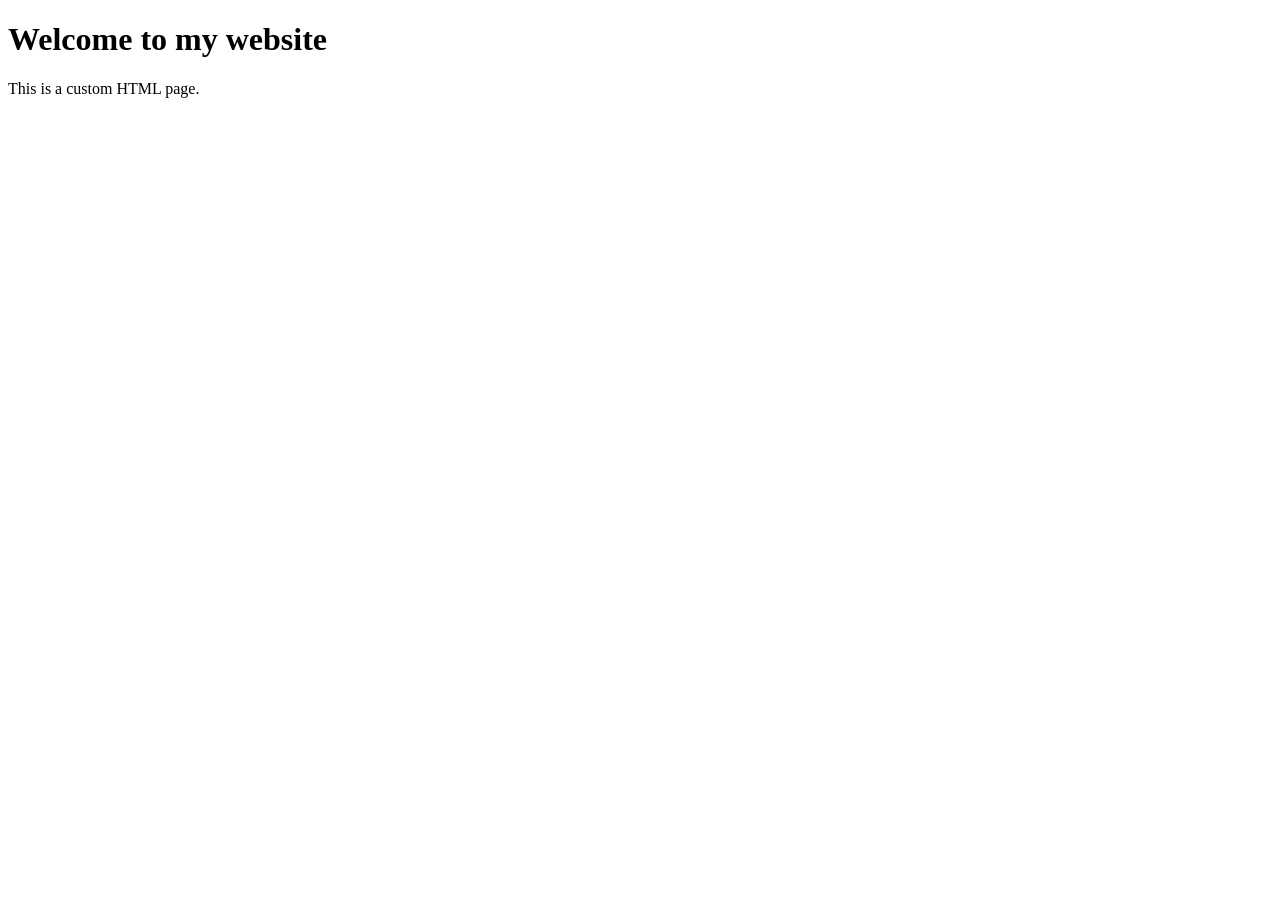
==== index.html @ 55ff432c "Create index.html" ====
<!DOCTYPE html>
<html>
<head>
  <title>My Website</title>
  <link rel="stylesheet" href="style.css">
</head>
<body>
  <h1>Welcome to my website</h1>
  <p>This is a custom HTML page.</p>
</body>
</html>
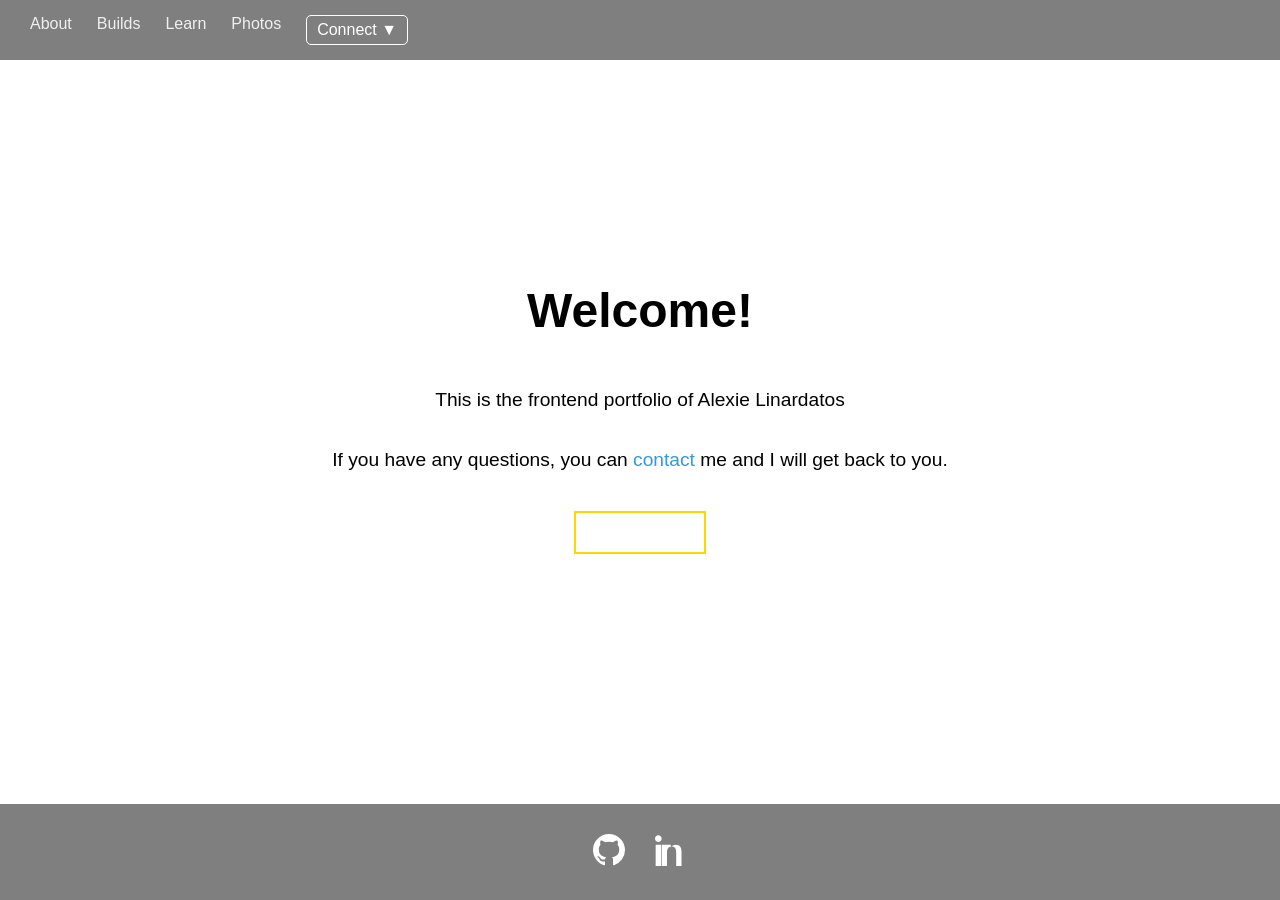
==== commit fcfd6482: "started a website" ====
--- a/index.html
+++ b/index.html
@@ -1,11 +1,70 @@
 <!DOCTYPE html>
-<html>
+<html lang="en">
+
+
 <head>
-  <title>My Website</title>
+  <meta charset="UTF-8">
+  <title>Atwell Clone</title>
   <link rel="stylesheet" href="style.css">
 </head>
+
 <body>
-  <h1>Welcome to my website</h1>
-  <p>This is a custom HTML page.</p>
+
+  <video class="intro-video" autoplay muted loop playsinline>
+    <source src="videos/background.mp4" type="video/mp4" />
+    Your browser does not support the video tag.
+  </video>
+
+   <div class="page-wrapper">
+  <nav>
+   
+    <div class="nav-links">
+      <a href="about.html">About</a>
+      <a href="#">Builds</a>
+      <a href="#">Learn</a>
+      <a href="#">Photos</a>
+      <div class="dropdown">Connect ▼</div>
+    </div>
+  </nav>
+
+  <div class="hero">
+    <h1>Welcome!</h1>
+    <p>This is the frontend portfolio of Alexie Linardatos </p>
+    <p>If you have any questions, you can <a href="#">contact</a> me and I will get back to you.</p>
+    <div><button class="enter-btn">Enter site →</button></div>
+  </div>
+<footer class="social-footer">
+  <a href="https://github.com/AlexieLinardatos" target="_blank" aria-label="GitHub">
+    <!-- GitHub SVG -->
+    <svg height="32" viewBox="0 0 16 16" fill="white" xmlns="http://www.w3.org/2000/svg">
+      <path d="M8 0C3.58 0 0 3.58 0 8c0 3.54 2.29 
+        6.53 5.47 7.59.4.07.55-.17.55-.38 
+        0-.19-.01-.82-.01-1.49-2.01.37-2.53-.49-2.69-.94-.09-.23-.48-.94-.82-1.13
+        -.28-.15-.68-.52-.01-.53.63-.01 1.08.58 1.23.82.72 1.21 
+        1.87.87 2.33.66.07-.52.28-.87.51-1.07-1.78-.2-3.64-.89-3.64-3.95 
+        0-.87.31-1.59.82-2.15-.08-.2-.36-1.02.08-2.12 
+        0 0 .67-.21 2.2.82.64-.18 1.32-.27 
+        2-.27s1.36.09 2 .27c1.53-1.04 
+        2.2-.82 2.2-.82.44 1.1.16 1.92.08 
+        2.12.51.56.82 1.27.82 2.15 
+        0 3.07-1.87 3.75-3.65 3.95.29.25.54.73.54 
+        1.48 0 1.07-.01 1.93-.01 2.2 0 
+        .21.15.46.55.38A8.013 8.013 0 0 0 16 8c0-4.42-3.58-8-8-8z"/>
+    </svg>
+  </a>
+  <a href="https://linkedin.com/in/alexie-linardatos/" target="_blank" aria-label="LinkedIn">
+    <!-- LinkedIn SVG -->
+    <svg height="32" viewBox="0 0 24 24" fill="white" xmlns="http://www.w3.org/2000/svg">
+      <path d="M4.98 3.5C4.98 4.88 3.87 6 2.5 6S0 
+        4.88 0 3.5 1.12 1 2.5 1 4.98 2.12 
+        4.98 3.5zM.5 8h4V24h-4V8zm7.5 
+        0h3.8v2.2h.1c.5-.9 1.7-2.2 3.5-2.2 
+        3.8 0 4.5 2.5 4.5 5.8V24h-4V14.5c0-2.3-.1-5.2-3.2-5.2
+        -3.2 0-3.7 2.5-3.7 5V24h-4V8z"/>
+    </svg>
+  </a>
+</footer>
+</div>
 </body>
+
 </html>
--- a/style.css
+++ b/style.css
@@ -0,0 +1,217 @@
+
+   html, body {
+        margin: 0;
+        padding: 0;
+        height: 100%;
+        font-family: 'Segoe UI', Tahoma, Geneva, Verdana, sans-serif;
+    }
+
+    .intro-video {
+        position: fixed;
+        top: 0;
+        left: 0;
+        width: 100%;
+        height: 100%;
+        object-fit: cover;
+        object-position: center center; /* this centers the video */
+        z-index: -1;
+        opacity: 0.65;
+    }
+
+
+
+    nav {
+      display: flex;
+      justify-content: space-between;
+      align-items: center;
+      padding: 15px 30px;
+      background: rgba(0, 0, 0, 0.5);
+    }
+
+    .logo {
+      font-size: 2rem;
+      font-weight: bold;
+    }
+
+    .logo span {
+      color: #3498db;
+    }
+
+    .nav-links {
+      display: flex;
+      gap: 25px;
+    }
+
+    .nav-links a {
+      color: #f0f0f0;
+      text-decoration: none;
+      font-weight: 500;
+    }
+
+    .dropdown {
+      border: 1px solid white;
+      border-radius: 5px;
+      padding: 5px 10px;
+      cursor: pointer;
+      background-color: transparent;
+      color: white;
+    }
+
+    .hero {
+        flex: 1;
+        display: flex;
+        flex-direction: column;
+        align-items: center;
+        justify-content: center;
+        text-align: center;
+        padding: 20px;
+    }
+
+
+    .hero h1 {
+      font-size: 3rem;
+    }
+
+    .hero p {
+      font-size: 1.2rem;
+      color: #000000;
+    }
+
+    .hero a {
+      color: #3498db;
+      text-decoration: none;
+    }
+
+    .enter-btn {
+      display: inline-block;
+      margin-top: 20px;
+      padding: 12px 25px;
+      border: 2px solid gold;
+      background-color: transparent;
+      color: white;
+      font-weight: bold;
+      cursor: pointer;
+    }
+
+    .enter-btn:hover {
+      background-color: gold;
+      color: black;
+    }
+
+    .about {
+    display: flex;
+    justify-content: center;
+    align-items: center;
+    padding: 80px 20px;
+    color: white;
+    min-height: 100vh;
+    background-color: #111; /* fallback if no video */
+    }
+
+    .about-container {
+    max-width: 800px;
+    text-align: center;
+    }
+
+    .page-wrapper {
+        display: flex;
+        flex-direction: column;
+        min-height: 100vh;
+    }
+
+    .about h1 {
+    font-size: 3rem;
+    margin-bottom: 20px;
+    }
+
+    .about p {
+    font-size: 1.2rem;
+    line-height: 1.6;
+    color: #ccc;
+    }
+
+    .social-footer {
+        display: flex;
+        justify-content: center;
+        gap: 30px;
+        padding: 30px 0;
+        background-color: rgba(0, 0, 0, 0.5); /* 50% transparent black */
+        z-index: 1;
+    }
+
+    
+    .social-footer svg {
+        width: 32px;
+        height: 32px;
+        fill: white;
+        transition: transform 0.2s ease;
+    }
+
+    .social-footer a:hover svg {
+        transform: scale(1.2);
+        fill: #3498db;
+    }
+
+
+ /*  about me page */ 
+
+ nav {
+  position: absolute;
+  top: 0;
+  left: 0;
+  right: 0;
+  z-index: 100;
+}
+
+    .about-section {
+  background-color: #daeaf6;
+  padding: 0;
+  margin: 0;
+}
+
+.about-img {
+  width: 100vw;
+  height: auto;
+  display: block;
+  object-fit: cover;
+  border-radius: 0;
+  box-shadow: none;
+  margin: 0;
+}
+
+.about-text {
+
+  transform: translateY(40px);
+  transition: opacity 0.6s ease-out, transform 0.6s ease-out;
+  padding: 60px 20px;
+  max-width: 800px;
+  margin: 0 auto;
+  text-align: center;
+  color: #1a1a1a;
+  font-size: 1.1rem;
+  line-height: 1.6;
+}
+
+.about-text h2 {
+  font-size: 2.5rem;
+  margin-bottom: 20px;
+  color: #0a3d62;
+}
+
+.about-section img {
+    width: 100%;
+    height: auto;
+    object-fit: cover;
+    margin: 0;
+    background-color: #daeaf6; /* pastel blue */
+}
+
+  body, .about-section {
+  margin: 0;
+  padding: 0;
+}
+
+    .about-text.visible {
+        opacity: 1;
+        transform: translateY(0);
+    }
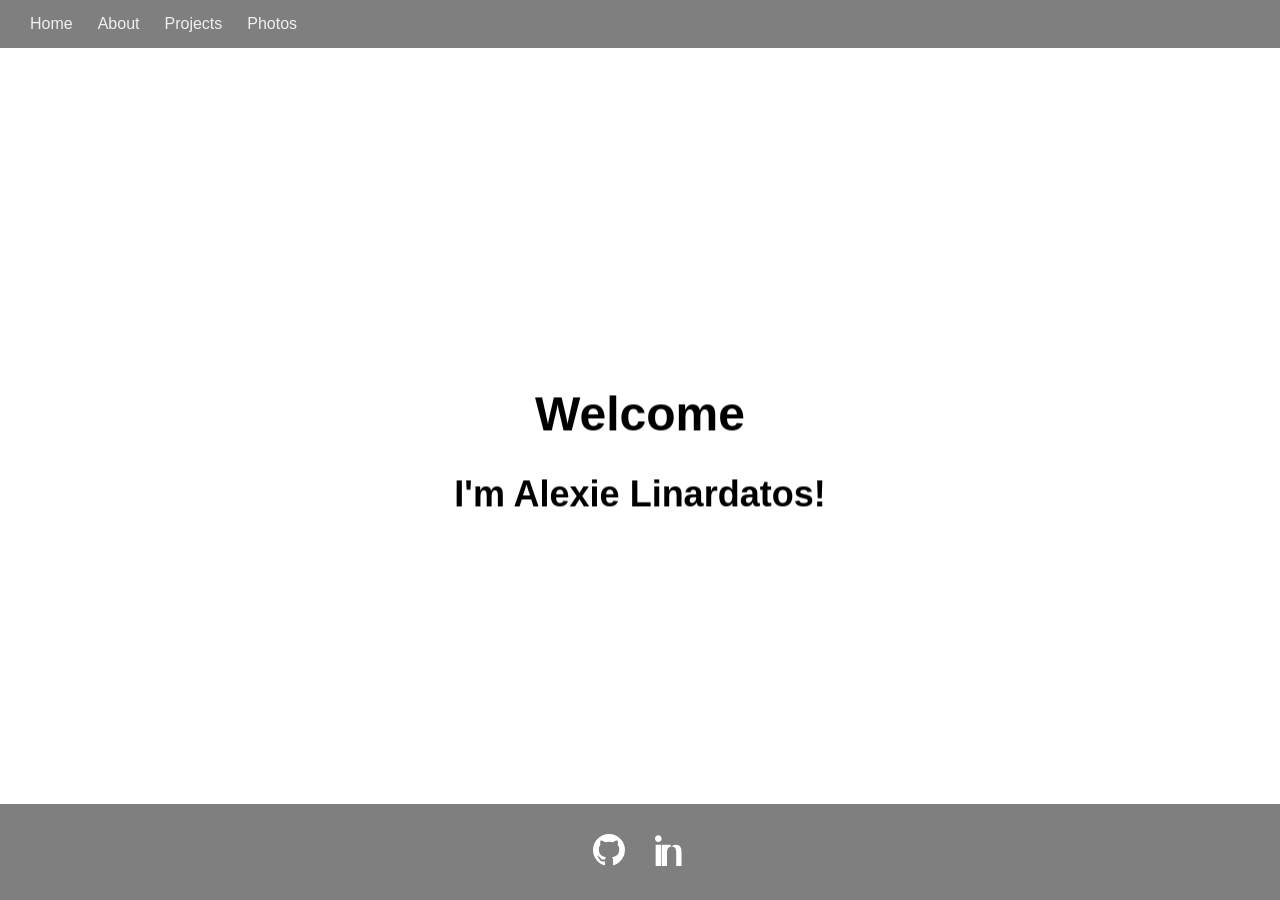
==== commit 319c2038: "added about me and project page" ====
--- a/index.html
+++ b/index.html
@@ -16,23 +16,22 @@
   </video>
 
    <div class="page-wrapper">
-  <nav>
-   
+ <nav>
     <div class="nav-links">
+      <a href="index.html">Home</a>
       <a href="about.html">About</a>
-      <a href="#">Builds</a>
-      <a href="#">Learn</a>
+      <a href="project.html">Projects</a>
       <a href="#">Photos</a>
-      <div class="dropdown">Connect ▼</div>
     </div>
-  </nav>
+  </nav> 
 
-  <div class="hero">
-    <h1>Welcome!</h1>
-    <p>This is the frontend portfolio of Alexie Linardatos </p>
-    <p>If you have any questions, you can <a href="#">contact</a> me and I will get back to you.</p>
-    <div><button class="enter-btn">Enter site →</button></div>
-  </div>
+ 
+   <div class="center-band">
+      <h1>Welcome</h1>
+      <h2>I'm Alexie Linardatos!</h2>
+    </div>
+
+
 <footer class="social-footer">
   <a href="https://github.com/AlexieLinardatos" target="_blank" aria-label="GitHub">
     <!-- GitHub SVG -->
--- a/style.css
+++ b/style.css
@@ -1,5 +1,7 @@
 
-   html, body {
+  
+  /* --- main page --- */
+  html, body {
         margin: 0;
         padding: 0;
         height: 100%;
@@ -67,6 +69,22 @@
         padding: 20px;
     }
 
+    .hero-banner {
+        position: relative;
+        height: 100vh;
+        background: url('images/your-background.jpg') no-repeat center center/cover;
+        display: flex;
+        align-items: center;
+        justify-content: center;
+        text-align: center;
+    }
+
+    .hero-overlay h1,
+    .hero-overlay h2,
+    .hero-overlay p {
+    margin: 10px 0;
+    color: #f1eded; /* You can change to white or dark based on contrast */
+    }
 
     .hero h1 {
       font-size: 3rem;
@@ -98,6 +116,22 @@
       color: black;
     }
 
+    .center-band {
+  position: fixed; /* or absolute if you want it to scroll */
+  top: 50%;
+  left: 0;
+  width: 100%;
+  transform: translateY(-50%);
+  background-color: rgba(255, 255, 255, 0.3); /* semi-transparent white */
+  text-align: center;
+  padding: 8px 0;
+  z-index: 10;
+  font-size:  1.5rem;
+  font-weight: bold;
+  color: #000; /* use #fff if your background is dark */
+  backdrop-filter: blur(8px); /* optional: softens background behind */
+}
+
     .about {
     display: flex;
     justify-content: center;
@@ -140,20 +174,22 @@
     }
 
     
-    .social-footer svg {
-        width: 32px;
-        height: 32px;
-        fill: white;
-        transition: transform 0.2s ease;
-    }
-
-    .social-footer a:hover svg {
-        transform: scale(1.2);
-        fill: #3498db;
-    }
-
-
- /*  about me page */ 
+    .social-footer {
+  position: fixed;
+  bottom: 0;
+  left: 0;
+  width: 100%;
+  display: flex;
+  justify-content: center;
+  gap: 30px;
+  padding: 20px 0;
+  background-color: rgba(0, 0, 0, 0.5); /* semi-transparent black */
+  z-index: 10;
+  backdrop-filter: blur(6px);
+}
+
+
+ /* --- about me page --- */ 
 
  nav {
   position: absolute;
@@ -163,27 +199,68 @@
   z-index: 100;
 }
 
-    .about-section {
+.about-section {
   background-color: #daeaf6;
   padding: 0;
   margin: 0;
 }
 
-.about-img {
-  width: 100vw;
-  height: auto;
+.img-rowing {
+  width: 100%;
+  max-height: 500px;
+  object-fit: cover;
   display: block;
+  margin: 0 auto;
+}
+.img-friends {
+  width: 100%;
+  max-height: 500px;
   object-fit: cover;
-  border-radius: 0;
-  box-shadow: none;
-  margin: 0;
-}
-
+  display: block;
+  margin: 0 auto;
+}
+.image-fade {
+  position: relative;
+  width: 100%;
+  overflow: hidden;
+}
+.image-fade img {
+  width: 100%;
+  max-height: 500px; /* or adjust as needed */
+  object-fit: cover;
+  display: block;
+  position: relative;
+  z-index: 0;
+}
+
+.image-fade::before {
+  content: "";
+  position: absolute;
+  top: 0;
+  left: 0;
+  width: 100%;
+  height: 100px;
+  background: linear-gradient(to bottom, #daeaf6, rgba(218, 234, 246, 0));
+  z-index: 1;
+  pointer-events: none;
+}
+
+.image-fade::after {
+  content: "";
+  position: absolute;
+  bottom: 0;
+  left: 0;
+  width: 100%;
+  height: 100px;
+  background: linear-gradient(to top, #daeaf6, rgba(218, 234, 246, 0));
+  z-index: 1;
+  pointer-events: none;
+}
 .about-text {
 
   transform: translateY(40px);
   transition: opacity 0.6s ease-out, transform 0.6s ease-out;
-  padding: 60px 20px;
+  padding: 60px 20px 160px;
   max-width: 800px;
   margin: 0 auto;
   text-align: center;
@@ -215,3 +292,79 @@
         opacity: 1;
         transform: translateY(0);
     }
+
+
+    /* ------- projects page ----*/
+
+    body {
+      font-family: 'Inter', sans-serif;
+      margin: 0;
+      padding: 0;
+    }
+
+    .section-title {
+      text-align: center;
+      font-size: 2.5rem;
+      color: #0a3d62;
+      margin: 60px 0 20px;
+    }
+
+    .project-grid {
+      display: flex;
+      flex-wrap: wrap;
+      justify-content: center;
+      gap: 30px;
+      padding: 30px;
+    }
+
+    .project-card {
+      background-color: #e8f1fb;
+      border-radius: 12px;
+      padding: 20px;
+      width: 300px;
+      cursor: pointer;
+      box-shadow: 0 4px 10px rgba(0,0,0,0.1);
+      transition: transform 0.3s ease, box-shadow 0.3s ease;
+      overflow: hidden;
+    }
+
+    .project-card:hover {
+      transform: translateY(-5px);
+      box-shadow: 0 8px 16px rgba(0,0,0,0.15);
+    }
+
+    .project-title {
+      font-weight: 700;
+      margin-bottom: 10px;
+      font-size: 1.1rem;
+    }
+
+    .project-details {
+      display: none;
+      margin-top: 10px;
+      font-size: 0.95rem;
+    }
+
+    .project-card.expanded .project-details {
+      display: block;
+    }
+
+    .project-card img {
+      width: 100%;
+      height: 160px;
+      object-fit: cover;
+      border-radius: 8px;
+      margin-bottom: 10px;
+    }
+
+    .social-footer {
+      display: flex;
+      justify-content: center;
+      gap: 30px;
+      padding: 30px 0;
+      background-color: rgba(0, 0, 0, 0.5);
+      position: fixed;
+      bottom: 0;
+      left: 0;
+      width: 100%;
+    }
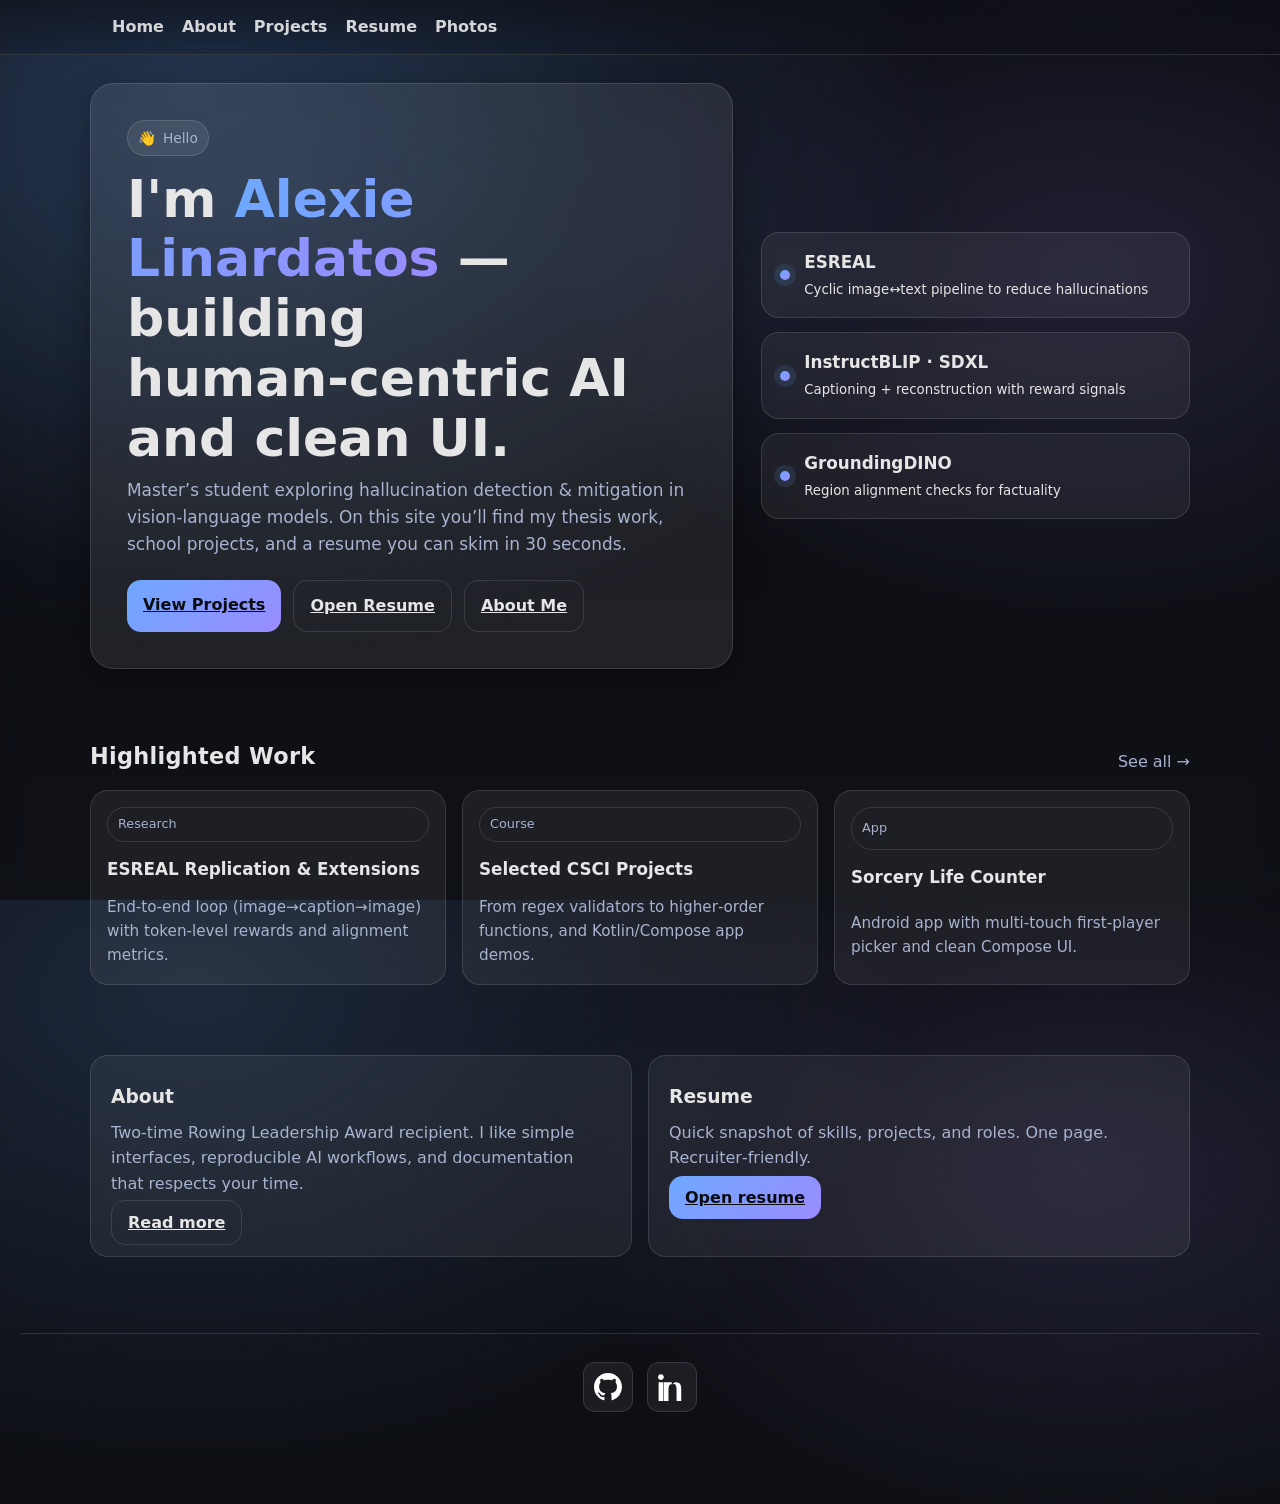
==== commit cc2e6554: "added a theme" ====
--- a/index.html
+++ b/index.html
@@ -1,69 +1,217 @@
 <!DOCTYPE html>
 <html lang="en">
-
-
 <head>
-  <meta charset="UTF-8">
-  <title>Atwell Clone</title>
-  <link rel="stylesheet" href="style.css">
+  <meta charset="UTF-8" />
+  <meta name="viewport" content="width=device-width, initial-scale=1" />
+  <title>Alexie Linardatos — Home</title>
+  <!-- Single‑file demo: inline CSS so you can paste into index.html. 
+       If you prefer external CSS, move everything inside <style> to style.css. -->
+  <style>
+    /* ---------- Base & Theme ---------- */
+    :root{
+      --bg: #0b0c10;
+      --fg: #e6e6e6;
+      --muted: #a8b3cf;
+      --brand: #6ea8ff;
+      --brand-2: #9a8cff;
+      --card: rgba(255,255,255,.06);
+      --glass: rgba(255,255,255,.08);
+      --stroke: rgba(255,255,255,.12);
+      --shadow: 0 10px 30px rgba(0,0,0,.35);
+      --radius-2xl: 24px;
+    }
+    *{box-sizing:border-box}
+    html,body{height:100%}
+    html{scroll-behavior:smooth}
+    body{
+      margin:0;
+      color:var(--fg);
+      background: radial-gradient(1200px 800px at 15% 10%, rgba(110,168,255,.18), transparent 60%),
+                  radial-gradient(900px 600px at 85% 30%, rgba(154,140,255,.14), transparent 60%),
+                  linear-gradient(180deg, #0b0c10 0%, #0f1117 100%);
+      font-family: system-ui, -apple-system, Segoe UI, Roboto, Inter, Helvetica, Arial, sans-serif;
+      line-height:1.6;
+      -webkit-font-smoothing: antialiased;
+      -moz-osx-font-smoothing: grayscale;
+    }
+
+    /* ---------- Background Video ---------- */
+    .intro-video{ 
+      position:fixed; inset:0; width:100%; height:100%; object-fit:cover; z-index:-2; filter:brightness(.4) saturate(1.2); 
+    }
+    .bg-overlay{ position:fixed; inset:0; z-index:-1; backdrop-filter: blur(10px); background: radial-gradient(1200px 800px at 20% 20%, rgba(110,168,255,.12), transparent 60%) }
+    @media (prefers-reduced-motion: reduce){ .intro-video{ display:none } }
+
+    /* ---------- Layout Wrappers ---------- */
+    .page-wrapper{ min-height:100dvh; display:flex; flex-direction:column }
+    main{ flex:1; display:grid; place-items:stretch; gap:48px; padding:28px 20px 64px }
+    .container{ width:min(1100px, 92vw); margin-inline:auto }
+
+    /* ---------- Header (kept as-is structurally) ---------- */
+    nav{ position:sticky; top:0; z-index:10; backdrop-filter:saturate(1.2) blur(8px); background:linear-gradient(180deg, rgba(15,17,23,.65), rgba(15,17,23,.25)); border-bottom:1px solid var(--stroke) }
+    .nav-links{ display:flex; gap:18px; align-items:center; padding:14px 22px; width:min(1100px,92vw); margin:0 auto }
+    .nav-links a{ color:var(--fg); text-decoration:none; font-weight:600; opacity:.92 }
+    .nav-links a:hover{ opacity:1; text-underline-offset:4px; text-decoration:underline }
+
+    /* ---------- Hero ---------- */
+    .hero{ position:relative; display:grid; grid-template-columns:1.2fr .8fr; gap:28px; align-items:center }
+    .hero-card{ background:var(--glass); border:1px solid var(--stroke); border-radius:var(--radius-2xl); box-shadow:var(--shadow); padding:36px; overflow:hidden }
+    .hero-eyebrow{ display:inline-flex; align-items:center; gap:8px; padding:6px 10px; border-radius:999px; background:rgba(255,255,255,.08); border:1px solid var(--stroke); font-size:.86rem; color:var(--muted) }
+    .hero h1{ font-size:clamp(32px, 6vw, 52px); margin:14px 0 8px; line-height:1.15 }
+    .hero h1 .accent{ background: linear-gradient(90deg, var(--brand), var(--brand-2)); -webkit-background-clip:text; background-clip:text; color:transparent }
+    .hero p{ color:var(--muted); font-size:1.06rem; margin:0 0 22px }
+    .cta{ display:flex; gap:12px; flex-wrap:wrap }
+    .btn{ appearance:none; border:none; border-radius:14px; padding:12px 16px; font-weight:700; cursor:pointer; transition:transform .18s ease, background .2s ease, opacity .2s ease }
+    .btn-solid{ background:linear-gradient(135deg, var(--brand), var(--brand-2)); color:#0b0c10 }
+    .btn-ghost{ background:transparent; border:1px solid var(--stroke); color:var(--fg) }
+    .btn:hover{ transform:translateY(-2px) }
+
+    .hero-side{ display:grid; gap:14px }
+    .stat{
+      display:flex; align-items:center; gap:14px; background:var(--card); border:1px solid var(--stroke); border-radius:18px; padding:16px 18px; backdrop-filter: blur(6px);
+      animation: float 6s ease-in-out infinite
+    }
+    .stat .dot{ width:10px; height:10px; border-radius:999px; background:linear-gradient(135deg, var(--brand), var(--brand-2)); box-shadow:0 0 0 6px rgba(110,168,255,.12) }
+    .stat b{ font-size:1.05rem }
+    @keyframes float{ 0%,100%{ transform:translateY(0) } 50%{ transform:translateY(-6px) } }
+
+    /* ---------- Sections ---------- */
+    section{ margin-top:22px }
+    .section-head{ display:flex; align-items:flex-end; justify-content:space-between; gap:18px; margin-bottom:16px }
+    .section-head h2{ margin:0; font-size:1.4rem; letter-spacing:.3px }
+    .link{ color:var(--muted); text-decoration:none }
+    .link:hover{ color:var(--fg); text-decoration:underline; text-underline-offset:4px }
+
+    /* Projects Grid */
+    .grid{ display:grid; grid-template-columns: repeat(3, 1fr); gap:16px }
+    .card{
+      display:grid; gap:10px; background:var(--card); border:1px solid var(--stroke); border-radius:18px; padding:16px; min-height:140px; transition:transform .2s ease, border-color .2s ease, box-shadow .2s ease; 
+    }
+    .card:hover{ transform: translateY(-4px); border-color: rgba(110,168,255,.6); box-shadow: 0 15px 30px rgba(0,0,0,.35) }
+    .chip{ display:inline-flex; align-items:center; gap:8px; font-size:.8rem; padding:6px 10px; border:1px solid var(--stroke); color:var(--muted); border-radius:999px }
+    .card h3{ margin:4px 0 2px; font-size:1.05rem }
+    .card p{ margin:0; color:var(--muted); font-size:.95rem }
+    .card a{ text-decoration:none; color:inherit }
+
+    /* About/Resume Split */
+    .split{ display:grid; grid-template-columns:1fr 1fr; gap:16px }
+    .panel{ background:var(--card); border:1px solid var(--stroke); border-radius:18px; padding:20px }
+    .panel h3{ margin:6px 0 8px }
+    .panel p{ margin:0 0 14px; color:var(--muted) }
+
+    /* ---------- Footer ---------- */
+    footer.social-footer{ display:flex; gap:14px; align-items:center; justify-content:center; padding:28px 0; border-top:1px solid var(--stroke); margin-top:28px }
+    footer.social-footer a{ display:inline-flex; padding:10px; border-radius:12px; background:var(--card); border:1px solid var(--stroke) }
+    footer.social-footer a:hover{ border-color: rgba(110,168,255,.6) }
+
+    /* ---------- Responsive ---------- */
+    @media (max-width: 960px){
+      .hero{ grid-template-columns:1fr; }
+      .grid{ grid-template-columns:1fr 1fr }
+      .split{ grid-template-columns:1fr }
+    }
+    @media (max-width: 640px){
+      .grid{ grid-template-columns:1fr }
+      .nav-links{ justify-content:center; flex-wrap:wrap }
+      .hero-card{ padding:24px }
+    }
+  </style>
 </head>
-
 <body>
-
+  <!-- Background video (kept) -->
   <video class="intro-video" autoplay muted loop playsinline>
-    <source src="videos/background.mp4" type="video/mp4" />
+    <source src="videos/background1.mp4" type="video/mp4" />
     Your browser does not support the video tag.
   </video>
-
-   <div class="page-wrapper">
- <nav>
-    <div class="nav-links">
-      <a href="index.html">Home</a>
-      <a href="about.html">About</a>
-      <a href="project.html">Projects</a>
-      <a href="#">Photos</a>
-    </div>
-  </nav> 
-
- 
-   <div class="center-band">
-      <h1>Welcome</h1>
-      <h2>I'm Alexie Linardatos!</h2>
-    </div>
-
-
-<footer class="social-footer">
-  <a href="https://github.com/AlexieLinardatos" target="_blank" aria-label="GitHub">
-    <!-- GitHub SVG -->
-    <svg height="32" viewBox="0 0 16 16" fill="white" xmlns="http://www.w3.org/2000/svg">
-      <path d="M8 0C3.58 0 0 3.58 0 8c0 3.54 2.29 
-        6.53 5.47 7.59.4.07.55-.17.55-.38 
-        0-.19-.01-.82-.01-1.49-2.01.37-2.53-.49-2.69-.94-.09-.23-.48-.94-.82-1.13
-        -.28-.15-.68-.52-.01-.53.63-.01 1.08.58 1.23.82.72 1.21 
-        1.87.87 2.33.66.07-.52.28-.87.51-1.07-1.78-.2-3.64-.89-3.64-3.95 
-        0-.87.31-1.59.82-2.15-.08-.2-.36-1.02.08-2.12 
-        0 0 .67-.21 2.2.82.64-.18 1.32-.27 
-        2-.27s1.36.09 2 .27c1.53-1.04 
-        2.2-.82 2.2-.82.44 1.1.16 1.92.08 
-        2.12.51.56.82 1.27.82 2.15 
-        0 3.07-1.87 3.75-3.65 3.95.29.25.54.73.54 
-        1.48 0 1.07-.01 1.93-.01 2.2 0 
-        .21.15.46.55.38A8.013 8.013 0 0 0 16 8c0-4.42-3.58-8-8-8z"/>
-    </svg>
-  </a>
-  <a href="https://linkedin.com/in/alexie-linardatos/" target="_blank" aria-label="LinkedIn">
-    <!-- LinkedIn SVG -->
-    <svg height="32" viewBox="0 0 24 24" fill="white" xmlns="http://www.w3.org/2000/svg">
-      <path d="M4.98 3.5C4.98 4.88 3.87 6 2.5 6S0 
-        4.88 0 3.5 1.12 1 2.5 1 4.98 2.12 
-        4.98 3.5zM.5 8h4V24h-4V8zm7.5 
-        0h3.8v2.2h.1c.5-.9 1.7-2.2 3.5-2.2 
-        3.8 0 4.5 2.5 4.5 5.8V24h-4V14.5c0-2.3-.1-5.2-3.2-5.2
-        -3.2 0-3.7 2.5-3.7 5V24h-4V8z"/>
-    </svg>
-  </a>
-</footer>
-</div>
+  <div class="bg-overlay" aria-hidden="true"></div>
+
+  <div class="page-wrapper">
+    <!-- Header (kept exactly, only styled) -->
+    <nav>
+      <div class="nav-links">
+        <a href="index.html">Home</a>
+        <a href="about.html">About</a>
+        <a href="project.html">Projects</a>
+        <a href="resume.html">Resume</a>
+        <a href="#">Photos</a>
+      </div>
+    </nav>
+
+    <main>
+      <div class="container hero">
+        <div class="hero-card">
+          <span class="hero-eyebrow" aria-label="intro tag"><span>👋</span> Hello</span>
+          <h1>I'm <span class="accent">Alexie Linardatos</span> — building human‑centric AI and clean UI.</h1>
+          <p>
+            Master’s student exploring hallucination detection & mitigation in vision‑language models. 
+            On this site you’ll find my thesis work, school projects, and a resume you can skim in 30 seconds.
+          </p>
+          <div class="cta">
+            <a class="btn btn-solid" href="project.html">View Projects</a>
+            <a class="btn btn-ghost" href="resume.html">Open Resume</a>
+            <a class="btn btn-ghost" href="about.html">About Me</a>
+          </div>
+        </div>
+        <div class="hero-side">
+          <div class="stat"><span class="dot"></span><div><b>ESREAL</b><br><small class="muted">Cyclic image↔text pipeline to reduce hallucinations</small></div></div>
+          <div class="stat"><span class="dot"></span><div><b>InstructBLIP · SDXL</b><br><small class="muted">Captioning + reconstruction with reward signals</small></div></div>
+          <div class="stat"><span class="dot"></span><div><b>GroundingDINO</b><br><small class="muted">Region alignment checks for factuality</small></div></div>
+        </div>
+      </div>
+
+      <!-- Projects preview -->
+      <section class="container">
+        <div class="section-head">
+          <h2>Highlighted Work</h2>
+          <a class="link" href="project.html">See all →</a>
+        </div>
+        <div class="grid">
+          <article class="card">
+            <span class="chip">Research</span>
+            <a href="project.html#esreal"><h3>ESREAL Replication & Extensions</h3></a>
+            <p>End‑to‑end loop (image→caption→image) with token‑level rewards and alignment metrics.</p>
+          </article>
+          <article class="card">
+            <span class="chip">Course</span>
+            <a href="project.html#csci"><h3>Selected CSCI Projects</h3></a>
+            <p>From regex validators to higher‑order functions, and Kotlin/Compose app demos.</p>
+          </article>
+          <article class="card">
+            <span class="chip">App</span>
+            <a href="project.html#sorcery"><h3>Sorcery Life Counter</h3></a>
+            <p>Android app with multi‑touch first‑player picker and clean Compose UI.</p>
+          </article>
+        </div>
+      </section>
+
+      <!-- About / Resume split -->
+      <section class="container split">
+        <div class="panel">
+          <h3>About</h3>
+          <p>Two‑time Rowing Leadership Award recipient. I like simple interfaces, reproducible AI workflows, and documentation that respects your time.</p>
+          <a class="btn btn-ghost" href="about.html">Read more</a>
+        </div>
+        <div class="panel">
+          <h3>Resume</h3>
+          <p>Quick snapshot of skills, projects, and roles. One page. Recruiter‑friendly.</p>
+          <a class="btn btn-solid" href="resume.html">Open resume</a>
+        </div>
+      </section>
+
+      <!-- Social footer (kept, restyled) -->
+      <footer class="social-footer">
+        <a href="https://github.com/AlexieLinardatos" target="_blank" aria-label="GitHub">
+          <svg height="28" viewBox="0 0 16 16" fill="white" xmlns="http://www.w3.org/2000/svg" aria-hidden="true">
+            <path d="M8 0C3.58 0 0 3.58 0 8c0 3.54 2.29 6.53 5.47 7.59.4.07.55-.17.55-.38 0-.19-.01-.82-.01-1.49-2.01.37-2.53-.49-2.69-.94-.09-.23-.48-.94-.82-1.13-.28-.15-.68-.52-.01-.53.63-.01 1.08.58 1.23.82.72 1.21 1.87.87 2.33.66.07-.52.28-.87.51-1.07-1.78-.2-3.64-.89-3.64-3.95 0-.87.31-1.59.82-2.15-.08-.2-.36-1.02.08-2.12 0 0 .67-.21 2.2.82.64-.18 1.32-.27 2-.27s1.36.09 2 .27c1.53-1.04 2.2-.82 2.2-.82.44 1.1.16 1.92.08 2.12.51.56.82 1.27.82 2.15 0 3.07-1.87 3.75-3.65 3.95.29.25.54.73.54 1.48 0 1.07-.01 1.93-.01 2.2 0 .21.15.46.55.38A8.013 8.013 0 0 0 16 8c0-4.42-3.58-8-8-8z"/>
+          </svg>
+        </a>
+        <a href="https://linkedin.com/in/alexie-linardatos/" target="_blank" aria-label="LinkedIn">
+          <svg height="28" viewBox="0 0 24 24" fill="white" xmlns="http://www.w3.org/2000/svg" aria-hidden="true">
+            <path d="M4.98 3.5C4.98 4.88 3.87 6 2.5 6S0 4.88 0 3.5 1.12 1 2.5 1 4.98 2.12 4.98 3.5zM.5 8h4V24h-4V8zm7.5 0h3.8v2.2h.1c.5-.9 1.7-2.2 3.5-2.2 3.8 0 4.5 2.5 4.5 5.8V24h-4V14.5c0-2.3-.1-5.2-3.2-5.2-3.2 0-3.7 2.5-3.7 5V24h-4V8z"/>
+          </svg>
+        </a>
+      </footer>
+    </main>
+  </div>
 </body>
-
 </html>
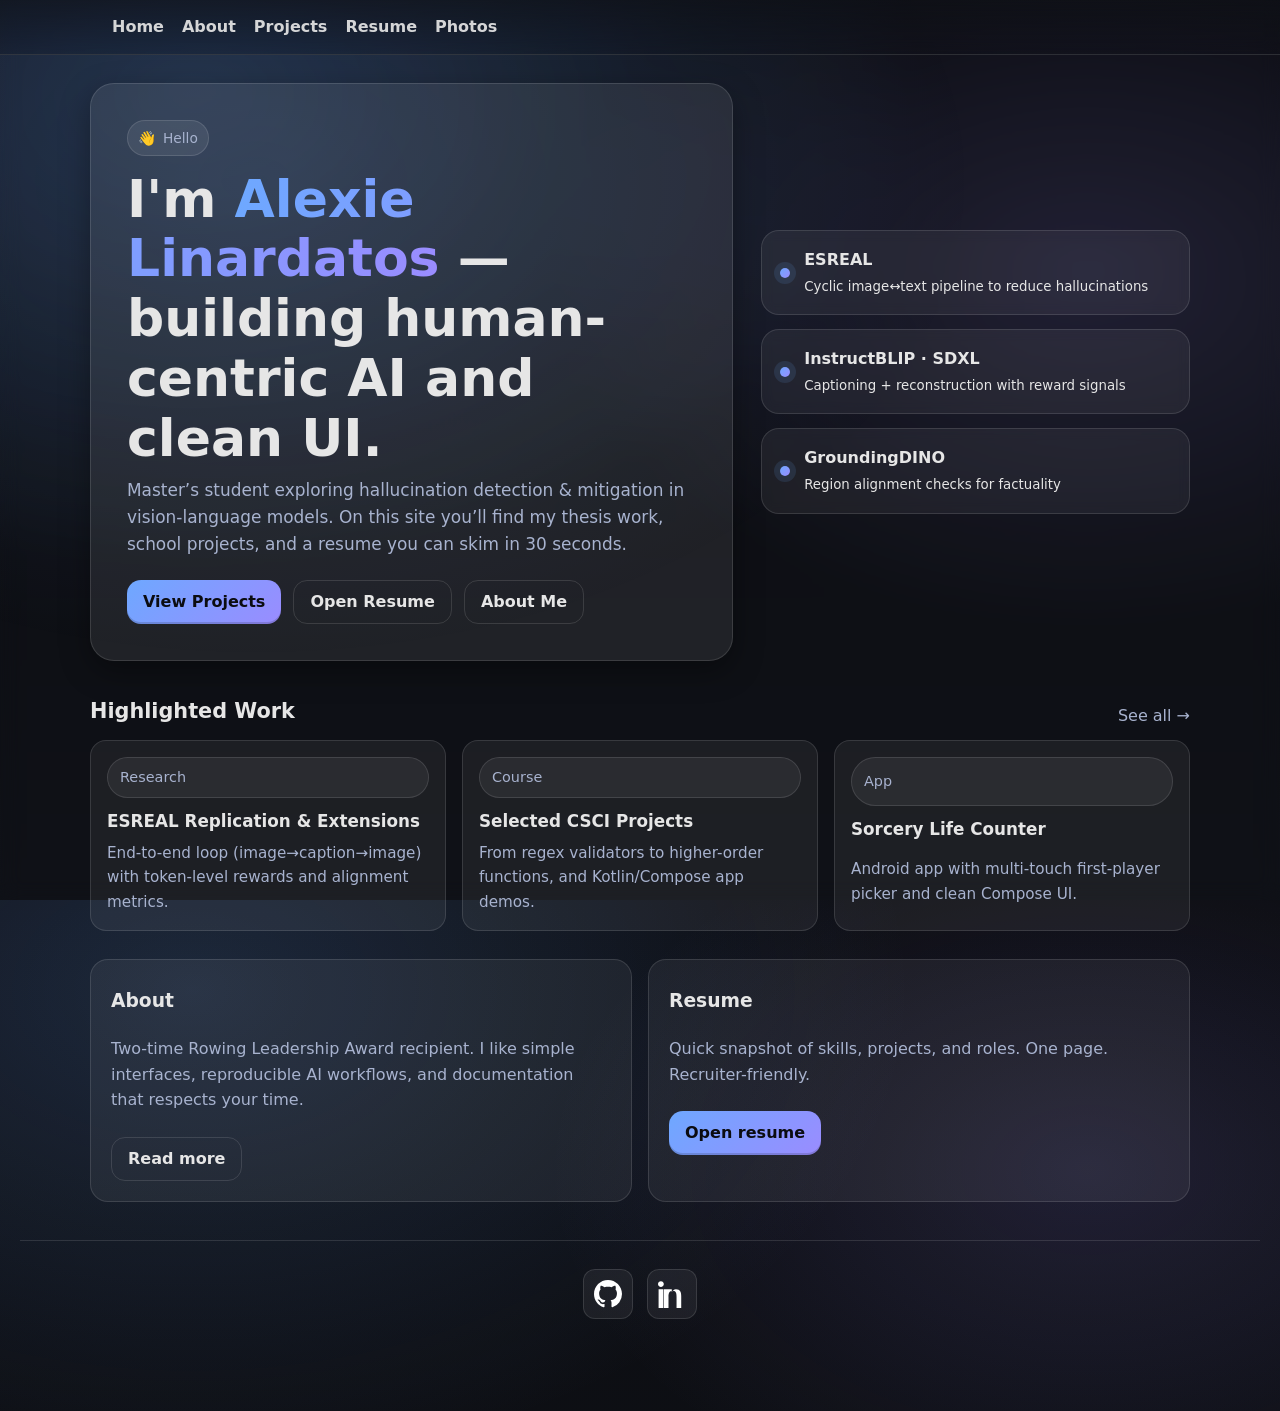
==== commit 19f92ed9: "added more style" ====
--- a/index.html
+++ b/index.html
@@ -4,118 +4,7 @@
   <meta charset="UTF-8" />
   <meta name="viewport" content="width=device-width, initial-scale=1" />
   <title>Alexie Linardatos — Home</title>
-  <!-- Single‑file demo: inline CSS so you can paste into index.html. 
-       If you prefer external CSS, move everything inside <style> to style.css. -->
-  <style>
-    /* ---------- Base & Theme ---------- */
-    :root{
-      --bg: #0b0c10;
-      --fg: #e6e6e6;
-      --muted: #a8b3cf;
-      --brand: #6ea8ff;
-      --brand-2: #9a8cff;
-      --card: rgba(255,255,255,.06);
-      --glass: rgba(255,255,255,.08);
-      --stroke: rgba(255,255,255,.12);
-      --shadow: 0 10px 30px rgba(0,0,0,.35);
-      --radius-2xl: 24px;
-    }
-    *{box-sizing:border-box}
-    html,body{height:100%}
-    html{scroll-behavior:smooth}
-    body{
-      margin:0;
-      color:var(--fg);
-      background: radial-gradient(1200px 800px at 15% 10%, rgba(110,168,255,.18), transparent 60%),
-                  radial-gradient(900px 600px at 85% 30%, rgba(154,140,255,.14), transparent 60%),
-                  linear-gradient(180deg, #0b0c10 0%, #0f1117 100%);
-      font-family: system-ui, -apple-system, Segoe UI, Roboto, Inter, Helvetica, Arial, sans-serif;
-      line-height:1.6;
-      -webkit-font-smoothing: antialiased;
-      -moz-osx-font-smoothing: grayscale;
-    }
-
-    /* ---------- Background Video ---------- */
-    .intro-video{ 
-      position:fixed; inset:0; width:100%; height:100%; object-fit:cover; z-index:-2; filter:brightness(.4) saturate(1.2); 
-    }
-    .bg-overlay{ position:fixed; inset:0; z-index:-1; backdrop-filter: blur(10px); background: radial-gradient(1200px 800px at 20% 20%, rgba(110,168,255,.12), transparent 60%) }
-    @media (prefers-reduced-motion: reduce){ .intro-video{ display:none } }
-
-    /* ---------- Layout Wrappers ---------- */
-    .page-wrapper{ min-height:100dvh; display:flex; flex-direction:column }
-    main{ flex:1; display:grid; place-items:stretch; gap:48px; padding:28px 20px 64px }
-    .container{ width:min(1100px, 92vw); margin-inline:auto }
-
-    /* ---------- Header (kept as-is structurally) ---------- */
-    nav{ position:sticky; top:0; z-index:10; backdrop-filter:saturate(1.2) blur(8px); background:linear-gradient(180deg, rgba(15,17,23,.65), rgba(15,17,23,.25)); border-bottom:1px solid var(--stroke) }
-    .nav-links{ display:flex; gap:18px; align-items:center; padding:14px 22px; width:min(1100px,92vw); margin:0 auto }
-    .nav-links a{ color:var(--fg); text-decoration:none; font-weight:600; opacity:.92 }
-    .nav-links a:hover{ opacity:1; text-underline-offset:4px; text-decoration:underline }
-
-    /* ---------- Hero ---------- */
-    .hero{ position:relative; display:grid; grid-template-columns:1.2fr .8fr; gap:28px; align-items:center }
-    .hero-card{ background:var(--glass); border:1px solid var(--stroke); border-radius:var(--radius-2xl); box-shadow:var(--shadow); padding:36px; overflow:hidden }
-    .hero-eyebrow{ display:inline-flex; align-items:center; gap:8px; padding:6px 10px; border-radius:999px; background:rgba(255,255,255,.08); border:1px solid var(--stroke); font-size:.86rem; color:var(--muted) }
-    .hero h1{ font-size:clamp(32px, 6vw, 52px); margin:14px 0 8px; line-height:1.15 }
-    .hero h1 .accent{ background: linear-gradient(90deg, var(--brand), var(--brand-2)); -webkit-background-clip:text; background-clip:text; color:transparent }
-    .hero p{ color:var(--muted); font-size:1.06rem; margin:0 0 22px }
-    .cta{ display:flex; gap:12px; flex-wrap:wrap }
-    .btn{ appearance:none; border:none; border-radius:14px; padding:12px 16px; font-weight:700; cursor:pointer; transition:transform .18s ease, background .2s ease, opacity .2s ease }
-    .btn-solid{ background:linear-gradient(135deg, var(--brand), var(--brand-2)); color:#0b0c10 }
-    .btn-ghost{ background:transparent; border:1px solid var(--stroke); color:var(--fg) }
-    .btn:hover{ transform:translateY(-2px) }
-
-    .hero-side{ display:grid; gap:14px }
-    .stat{
-      display:flex; align-items:center; gap:14px; background:var(--card); border:1px solid var(--stroke); border-radius:18px; padding:16px 18px; backdrop-filter: blur(6px);
-      animation: float 6s ease-in-out infinite
-    }
-    .stat .dot{ width:10px; height:10px; border-radius:999px; background:linear-gradient(135deg, var(--brand), var(--brand-2)); box-shadow:0 0 0 6px rgba(110,168,255,.12) }
-    .stat b{ font-size:1.05rem }
-    @keyframes float{ 0%,100%{ transform:translateY(0) } 50%{ transform:translateY(-6px) } }
-
-    /* ---------- Sections ---------- */
-    section{ margin-top:22px }
-    .section-head{ display:flex; align-items:flex-end; justify-content:space-between; gap:18px; margin-bottom:16px }
-    .section-head h2{ margin:0; font-size:1.4rem; letter-spacing:.3px }
-    .link{ color:var(--muted); text-decoration:none }
-    .link:hover{ color:var(--fg); text-decoration:underline; text-underline-offset:4px }
-
-    /* Projects Grid */
-    .grid{ display:grid; grid-template-columns: repeat(3, 1fr); gap:16px }
-    .card{
-      display:grid; gap:10px; background:var(--card); border:1px solid var(--stroke); border-radius:18px; padding:16px; min-height:140px; transition:transform .2s ease, border-color .2s ease, box-shadow .2s ease; 
-    }
-    .card:hover{ transform: translateY(-4px); border-color: rgba(110,168,255,.6); box-shadow: 0 15px 30px rgba(0,0,0,.35) }
-    .chip{ display:inline-flex; align-items:center; gap:8px; font-size:.8rem; padding:6px 10px; border:1px solid var(--stroke); color:var(--muted); border-radius:999px }
-    .card h3{ margin:4px 0 2px; font-size:1.05rem }
-    .card p{ margin:0; color:var(--muted); font-size:.95rem }
-    .card a{ text-decoration:none; color:inherit }
-
-    /* About/Resume Split */
-    .split{ display:grid; grid-template-columns:1fr 1fr; gap:16px }
-    .panel{ background:var(--card); border:1px solid var(--stroke); border-radius:18px; padding:20px }
-    .panel h3{ margin:6px 0 8px }
-    .panel p{ margin:0 0 14px; color:var(--muted) }
-
-    /* ---------- Footer ---------- */
-    footer.social-footer{ display:flex; gap:14px; align-items:center; justify-content:center; padding:28px 0; border-top:1px solid var(--stroke); margin-top:28px }
-    footer.social-footer a{ display:inline-flex; padding:10px; border-radius:12px; background:var(--card); border:1px solid var(--stroke) }
-    footer.social-footer a:hover{ border-color: rgba(110,168,255,.6) }
-
-    /* ---------- Responsive ---------- */
-    @media (max-width: 960px){
-      .hero{ grid-template-columns:1fr; }
-      .grid{ grid-template-columns:1fr 1fr }
-      .split{ grid-template-columns:1fr }
-    }
-    @media (max-width: 640px){
-      .grid{ grid-template-columns:1fr }
-      .nav-links{ justify-content:center; flex-wrap:wrap }
-      .hero-card{ padding:24px }
-    }
-  </style>
+  <link rel="stylesheet" href="style.css">
 </head>
 <body>
   <!-- Background video (kept) -->
@@ -126,7 +15,7 @@
   <div class="bg-overlay" aria-hidden="true"></div>
 
   <div class="page-wrapper">
-    <!-- Header (kept exactly, only styled) -->
+    <!-- Header (kept exactly) -->
     <nav>
       <div class="nav-links">
         <a href="index.html">Home</a>
@@ -138,12 +27,13 @@
     </nav>
 
     <main>
-      <div class="container hero">
+      <!-- Two-column hero -->
+      <div class="container hero two-col">
         <div class="hero-card">
           <span class="hero-eyebrow" aria-label="intro tag"><span>👋</span> Hello</span>
-          <h1>I'm <span class="accent">Alexie Linardatos</span> — building human‑centric AI and clean UI.</h1>
+          <h1>I'm <span class="accent">Alexie Linardatos</span> — building human-centric AI and clean UI.</h1>
           <p>
-            Master’s student exploring hallucination detection & mitigation in vision‑language models. 
+            Master’s student exploring hallucination detection & mitigation in vision-language models. 
             On this site you’ll find my thesis work, school projects, and a resume you can skim in 30 seconds.
           </p>
           <div class="cta">
@@ -166,20 +56,20 @@
           <a class="link" href="project.html">See all →</a>
         </div>
         <div class="grid">
-          <article class="card">
+          <article class="card no-thumb">
             <span class="chip">Research</span>
             <a href="project.html#esreal"><h3>ESREAL Replication & Extensions</h3></a>
-            <p>End‑to‑end loop (image→caption→image) with token‑level rewards and alignment metrics.</p>
+            <p>End-to-end loop (image→caption→image) with token-level rewards and alignment metrics.</p>
           </article>
-          <article class="card">
+          <article class="card no-thumb">
             <span class="chip">Course</span>
             <a href="project.html#csci"><h3>Selected CSCI Projects</h3></a>
-            <p>From regex validators to higher‑order functions, and Kotlin/Compose app demos.</p>
+            <p>From regex validators to higher-order functions, and Kotlin/Compose app demos.</p>
           </article>
-          <article class="card">
+          <article class="card no-thumb">
             <span class="chip">App</span>
             <a href="project.html#sorcery"><h3>Sorcery Life Counter</h3></a>
-            <p>Android app with multi‑touch first‑player picker and clean Compose UI.</p>
+            <p>Android app with multi-touch first-player picker and clean Compose UI.</p>
           </article>
         </div>
       </section>
@@ -188,17 +78,17 @@
       <section class="container split">
         <div class="panel">
           <h3>About</h3>
-          <p>Two‑time Rowing Leadership Award recipient. I like simple interfaces, reproducible AI workflows, and documentation that respects your time.</p>
+          <p>Two-time Rowing Leadership Award recipient. I like simple interfaces, reproducible AI workflows, and documentation that respects your time.</p>
           <a class="btn btn-ghost" href="about.html">Read more</a>
         </div>
         <div class="panel">
           <h3>Resume</h3>
-          <p>Quick snapshot of skills, projects, and roles. One page. Recruiter‑friendly.</p>
+          <p>Quick snapshot of skills, projects, and roles. One page. Recruiter-friendly.</p>
           <a class="btn btn-solid" href="resume.html">Open resume</a>
         </div>
       </section>
 
-      <!-- Social footer (kept, restyled) -->
+      <!-- Social footer -->
       <footer class="social-footer">
         <a href="https://github.com/AlexieLinardatos" target="_blank" aria-label="GitHub">
           <svg height="28" viewBox="0 0 16 16" fill="white" xmlns="http://www.w3.org/2000/svg" aria-hidden="true">
--- a/style.css
+++ b/style.css
@@ -0,0 +1,333 @@
+/* ---------- Theme ---------- */
+:root{
+  --bg:#0b0c10; --fg:#e6e6e6; --muted:#a8b3cf;
+  --brand:#6ea8ff; --brand-2:#9a8cff;
+  --card:rgba(255,255,255,.06); --glass:rgba(255,255,255,.08);
+  --stroke:rgba(255,255,255,.12);
+  --shadow:0 10px 30px rgba(0,0,0,.35);
+  --radius-2xl:24px;
+}
+
+*{ box-sizing:border-box }
+html,body{ height:100% }
+html{ scroll-behavior:smooth }
+body{
+  margin:0; color:var(--fg);
+  background:
+    radial-gradient(1200px 800px at 15% 10%, rgba(110,168,255,.18), transparent 60%),
+    radial-gradient(900px 600px at 85% 30%, rgba(154,140,255,.14), transparent 60%),
+    linear-gradient(180deg,#0b0c10 0%,#0f1117 100%);
+  font-family: system-ui, -apple-system, Segoe UI, Roboto, Inter, Helvetica, Arial, sans-serif;
+  line-height:1.6;
+  -webkit-font-smoothing:antialiased; -moz-osx-font-smoothing:grayscale;
+}
+
+/* ---------- Background video (used on all pages) ---------- */
+.intro-video{
+  position:fixed; inset:0; width:100%; height:100%;
+  object-fit:cover; z-index:-2; filter:brightness(.4) saturate(1.2);
+}
+.bg-overlay{
+  position:fixed; inset:0; z-index:-1;
+  backdrop-filter: blur(10px);
+  background: radial-gradient(1200px 800px at 20% 20%, rgba(110,168,255,.12), transparent 60%);
+}
+@media (prefers-reduced-motion: reduce){ .intro-video{ display:none } }
+
+/* ---------- Layout ---------- */
+.page-wrapper{ min-height:100dvh; display:flex; flex-direction:column }
+main{ flex:1; display:grid; gap:28px; padding:28px 20px 64px }
+.container{ width:min(1100px,92vw); margin-inline:auto }
+
+/* ---------- Header (keep your HTML) ---------- */
+nav{
+  position:sticky; top:0; z-index:10;
+  backdrop-filter:saturate(1.2) blur(8px);
+  background:linear-gradient(180deg, rgba(15,17,23,.65), rgba(15,17,23,.25));
+  border-bottom:1px solid var(--stroke);
+}
+.nav-links{
+  display:flex; gap:18px; align-items:center;
+  padding:14px 22px; width:min(1100px,92vw); margin:0 auto;
+}
+.nav-links a{
+  color:var(--fg); text-decoration:none; font-weight:600; opacity:.92;
+}
+.nav-links a:hover,
+.nav-links a.active{
+  opacity:1; text-decoration:underline; text-underline-offset:4px;
+}
+
+/* ---------- Links (normalize site-wide) ---------- */
+a { color: inherit; text-decoration: none; }
+a:visited { color: inherit; }
+a:hover { text-decoration: underline; text-underline-offset: 4px; }
+.card a { color: inherit; text-decoration: none; }
+.card a:hover { text-decoration: underline; text-underline-offset: 4px; }
+
+/* ---------- Typographic accents ---------- */
+.accent{
+  background:linear-gradient(90deg,var(--brand),var(--brand-2));
+  -webkit-background-clip:text; background-clip:text; color:transparent;
+}
+
+/* ---------- Hero (Home + About) ---------- */
+.hero{
+  position:relative; display:grid; gap:28px; align-items:center;
+}
+.hero.two-col{ grid-template-columns:1.2fr .8fr; }
+.hero.one-col{ grid-template-columns:1fr; }
+
+.hero-card{
+  background:var(--glass); border:1px solid var(--stroke);
+  border-radius:var(--radius-2xl); box-shadow:var(--shadow);
+  padding:36px; overflow:hidden;
+}
+.hero-eyebrow{
+  display:inline-flex; align-items:center; gap:8px;
+  padding:6px 10px; border-radius:999px;
+  background:rgba(255,255,255,.08); border:1px solid var(--stroke);
+  font-size:.86rem; color:var(--muted);
+}
+.hero h1{ font-size:clamp(32px,6vw,52px); margin:14px 0 8px; line-height:1.15 }
+.hero p{ color:var(--muted); font-size:1.06rem; margin:0 0 22px }
+
+/* ---------- Pills, chips, buttons ---------- */
+.chips{ display:flex; flex-wrap:wrap; gap:10px; margin-top:14px }
+.chip{
+  display:inline-flex; align-items:center; gap:8px; padding:8px 12px;
+  border-radius:999px; border:1px solid var(--stroke);
+  background:var(--card); color:var(--muted); font-size:.9rem;
+}
+
+.cta{ display:flex; gap:12px; flex-wrap:wrap }
+.btn{
+  appearance:none; border:1px solid var(--stroke);
+  background:transparent; color:var(--fg);
+  border-radius:14px; padding:12px 16px; font-weight:700; cursor:pointer;
+  transition:transform .18s ease, border-color .2s ease, background .2s ease, opacity .2s ease;
+}
+.btn:hover{ transform:translateY(-2px); border-color: rgba(110,168,255,.6) }
+.btn-solid{ background:linear-gradient(135deg, var(--brand), var(--brand-2)); color:#0b0c10; border:none }
+
+/* ---------- Stat pills ---------- */
+.stat{
+  display:flex; align-items:center; gap:14px;
+  background:var(--card); border:1px solid var(--stroke);
+  border-radius:18px; padding:16px 18px; backdrop-filter: blur(6px);
+  animation: float 6s ease-in-out infinite;
+}
+.stat .dot{
+  width:10px; height:10px; border-radius:999px;
+  background:linear-gradient(135deg, var(--brand), var(--brand-2));
+  box-shadow:0 0 0 6px rgba(110,168,255,.12);
+}
+@keyframes float{ 0%,100%{ transform:translateY(0) } 50%{ transform:translateY(-6px) } }
+
+/* ---------- Section heads ---------- */
+.section-head{
+  display:flex; align-items:flex-end; justify-content:space-between;
+  gap:18px; margin:6px 0 12px;
+}
+.section-head h2{ margin:0; font-size:1.3rem }
+
+/* ---------- Panels / Split blocks (About) ---------- */
+.split{ display:grid; grid-template-columns:1fr 1fr; gap:16px }
+.panel{
+  background:var(--card); border:1px solid var(--stroke);
+  border-radius:18px; padding:20px;
+}
+.panel h3{ margin:6px 0 8px }
+.panel p{ margin:0; color:var(--muted) }
+
+/* ---------- Timeline (About) ---------- */
+.timeline{ display:grid; gap:12px }
+.t-item{
+  display:grid; grid-template-columns:120px 1fr; gap:16px;
+  align-items:start; background:var(--card); border:1px solid var(--stroke);
+  border-radius:16px; padding:14px 16px;
+}
+.t-date{ color:var(--muted); font-weight:700 }
+.t-item h3{ margin:0 0 4px; font-size:1.05rem }
+.t-item p{ margin:0; color:var(--muted) }
+
+/* ---------- Gallery (About) ---------- */
+.gallery{ display:grid; grid-template-columns: 2fr 1fr; gap:12px }
+.g-main{ position:relative }
+.g-main img, .g-side img{
+  width:100%; height:100%; object-fit:cover;
+  border-radius:16px; border:1px solid var(--stroke)
+}
+.g-side{ display:grid; gap:12px }
+.caption{
+  position:absolute; left:12px; bottom:12px; padding:6px 10px;
+  background:rgba(0,0,0,.35); border:1px solid var(--stroke);
+  color:#fff; border-radius:999px; font-size:.82rem; backdrop-filter: blur(6px)
+}
+
+/* ---------- Projects grid & tools ---------- */
+.hero-card{ /* reused for Projects hero bar */ }
+.hero-top{ display:flex; gap:12px; align-items:center; justify-content:space-between; flex-wrap:wrap }
+.hero-title{ margin:0; font-size:clamp(24px,4.8vw,36px) }
+.hero-help{ color:var(--muted); margin:0 }
+
+.tools{ display:flex; gap:10px; align-items:center; flex-wrap:wrap; margin-top:12px }
+.search{
+  appearance:none; background:rgba(0,0,0,.2); color:var(--fg);
+  border:1px solid var(--stroke); border-radius:12px; padding:10px 12px; min-width:220px
+}
+.pill{
+  display:inline-flex; align-items:center; gap:8px; padding:8px 12px;
+  border-radius:999px; border:1px solid var(--stroke);
+  background:var(--card); color:var(--muted); cursor:pointer; user-select:none
+}
+.pill.active{ background:linear-gradient(135deg, var(--brand), var(--brand-2)); color:#0b0c10; border-color:transparent }
+
+.grid{ display:grid; grid-template-columns: repeat(3, 1fr); gap:16px }
+.card{
+  display:grid; grid-template-rows:160px auto; /* default: cards expect a thumbnail row */
+  background:var(--card); border:1px solid var(--stroke);
+  border-radius:18px; overflow:hidden;
+  transition:transform .2s ease, border-color .2s ease, box-shadow .2s ease;
+}
+.card:hover{ transform: translateY(-4px); border-color: rgba(110,168,255,.6); box-shadow: 0 15px 30px rgba(0,0,0,.35) }
+.thumb{
+  display:block; width:100%; height:100%; object-fit:cover;
+  border-radius:0; border-bottom:1px solid var(--stroke);
+}
+.card-body{ padding:14px; display:grid; gap:8px }
+.tag{ display:inline-flex; align-items:center; gap:8px; font-size:.8rem; padding:6px 10px; border:1px solid var(--stroke); color:var(--muted); border-radius:999px }
+.card h3{ margin:0; font-size:1.05rem }
+.card p{ margin:0; color:var(--muted); font-size:.95rem }
+.meta{ display:flex; gap:8px; flex-wrap:wrap }
+.actions{ display:flex; gap:10px; margin-top:6px }
+
+/* Cards without thumbnails (used on Home) */
+.card.no-thumb { grid-template-rows: auto; }
+/* Optional CSS-only fallback if you don't want to add .no-thumb in HTML */
+@supports selector(:has(*)) {
+  .card:not(:has(.thumb)) { grid-template-rows: auto; }
+}
+
+/* ---------- Drawer (Projects) ---------- */
+.drawer{ position:fixed; inset:0; background:rgba(0,0,0,.45); display:none; align-items:flex-end; justify-content:center; z-index:30 }
+.drawer.open{ display:flex }
+.drawer-panel{
+  width:min(900px, 92vw); max-height:80vh; overflow:auto;
+  background:var(--glass); border:1px solid var(--stroke);
+  border-radius:20px 20px 0 0; box-shadow:var(--shadow); padding:20px
+}
+.drawer h3{ margin:6px 0 8px }
+.drawer .chips{ display:flex; flex-wrap:wrap; gap:8px; margin:10px 0 }
+.chips .chip{ font-size:.85rem; padding:6px 10px }
+
+/* ---------- Footer ---------- */
+footer.social-footer{
+  display:flex; gap:14px; align-items:center; justify-content:center;
+  padding:28px 0; border-top:1px solid var(--stroke); margin-top:10px
+}
+footer.social-footer a{
+  display:inline-flex; padding:10px; border-radius:12px;
+  background:var(--card); border:1px solid var(--stroke)
+}
+footer.social-footer a:hover{ border-color: rgba(110,168,255,.6) }
+
+/* ---------- Reveal-on-scroll utility (About) ---------- */
+.reveal{ opacity:0; transform: translateY(8px); transition: opacity .6s ease, transform .6s ease }
+.reveal.visible{ opacity:1; transform:none }
+
+/* ---------- Responsive ---------- */
+@media (max-width: 960px){
+  .hero.two-col{ grid-template-columns:1fr }
+  .split{ grid-template-columns:1fr }
+  .gallery{ grid-template-columns:1fr }
+  .grid{ grid-template-columns:1fr 1fr }
+}
+@media (max-width: 640px){
+  .grid{ grid-template-columns:1fr }
+  .hero-card{ padding:24px }
+  .nav-links{ justify-content:center; flex-wrap:wrap }
+}
+
+/* Helpers */
+.link { color: var(--muted); text-decoration: none; }
+.link:hover { color: var(--fg); text-decoration: underline; text-underline-offset: 4px; }
+/* --- HOME hero right column layout (no more touching) --- */
+.hero-side{
+  display:grid;
+  gap:14px;
+  align-content:start;   /* keep pills from stretching vertically */
+}
+
+/* --- HOME cards have no thumbnail: add inner padding & tidy spacing --- */
+.card.no-thumb{
+  grid-template-rows:auto;
+  padding:16px;          /* space inside the glass card */
+}
+.card.no-thumb .chip{ margin-bottom:10px; }
+.card.no-thumb h3{ margin:0 0 6px; }
+.card.no-thumb p{ margin:0; }
+
+/* --- Buttons: consistent hit area & spacing in hero/panels --- */
+.btn{ line-height:1; }                 /* prevent tall/squished look */
+.panel .btn{ margin-top:12px; }        /* keep buttons off the text */
+.cta .btn{ margin-top:0; }             /* hero buttons already spaced by .cta gap */
+
+/* (Optional) tighten card rounding subtly so chips don't look like ovals */
+.card{ border-radius:16px; }
+/* --- Buttons: consistent sizing & alignment everywhere --- */
+.btn{
+  display:inline-flex;
+  align-items:center;
+  justify-content:center;
+  gap:8px;
+  min-height:44px;             /* touch target */
+  padding:10px 16px;
+  line-height:1;               /* fixes tall pills */
+  border-radius:14px;
+  text-decoration:none;
+  -webkit-appearance:none;
+  appearance:none;
+  white-space:nowrap;          /* prevent weird wraps */
+}
+.btn-solid{
+  background:linear-gradient(135deg, var(--brand), var(--brand-2));
+  color:#0b0c10;
+  border:none;
+  box-shadow: inset 0 -2px rgba(0,0,0,.15);
+}
+.btn-ghost{
+  background:transparent;
+  border:1px solid var(--stroke);
+}
+
+.btn:hover{ transform:translateY(-2px); }
+.btn:active{ transform:none; }
+.btn:focus-visible{ outline:2px solid var(--brand); outline-offset:2px; }
+
+/* --- Panels: ensure button doesn't collide with text --- */
+.panel{ display:flex; flex-direction:column; gap:12px; }
+.panel .btn{ align-self:flex-start; }
+
+/* (Optional) make hero button group spacing super tidy */
+.cta .btn{ margin-top:0; }
+/* Resume viewer layout */
+.resume-wrap{
+  width:min(1100px, 92vw);
+  margin: 24px auto 64px;
+}
+.resume-frame{
+  display:block;
+  width:100%;
+  height: calc(100dvh - 120px); /* fill the page under the sticky nav */
+  border:1px solid var(--stroke);
+  border-radius:16px;
+  background: var(--glass);
+  box-shadow: var(--shadow);
+}
+
+/* Fallback button area */
+.resume-fallback{
+  margin-top:12px;
+  display:flex; gap:10px; flex-wrap:wrap;
+}
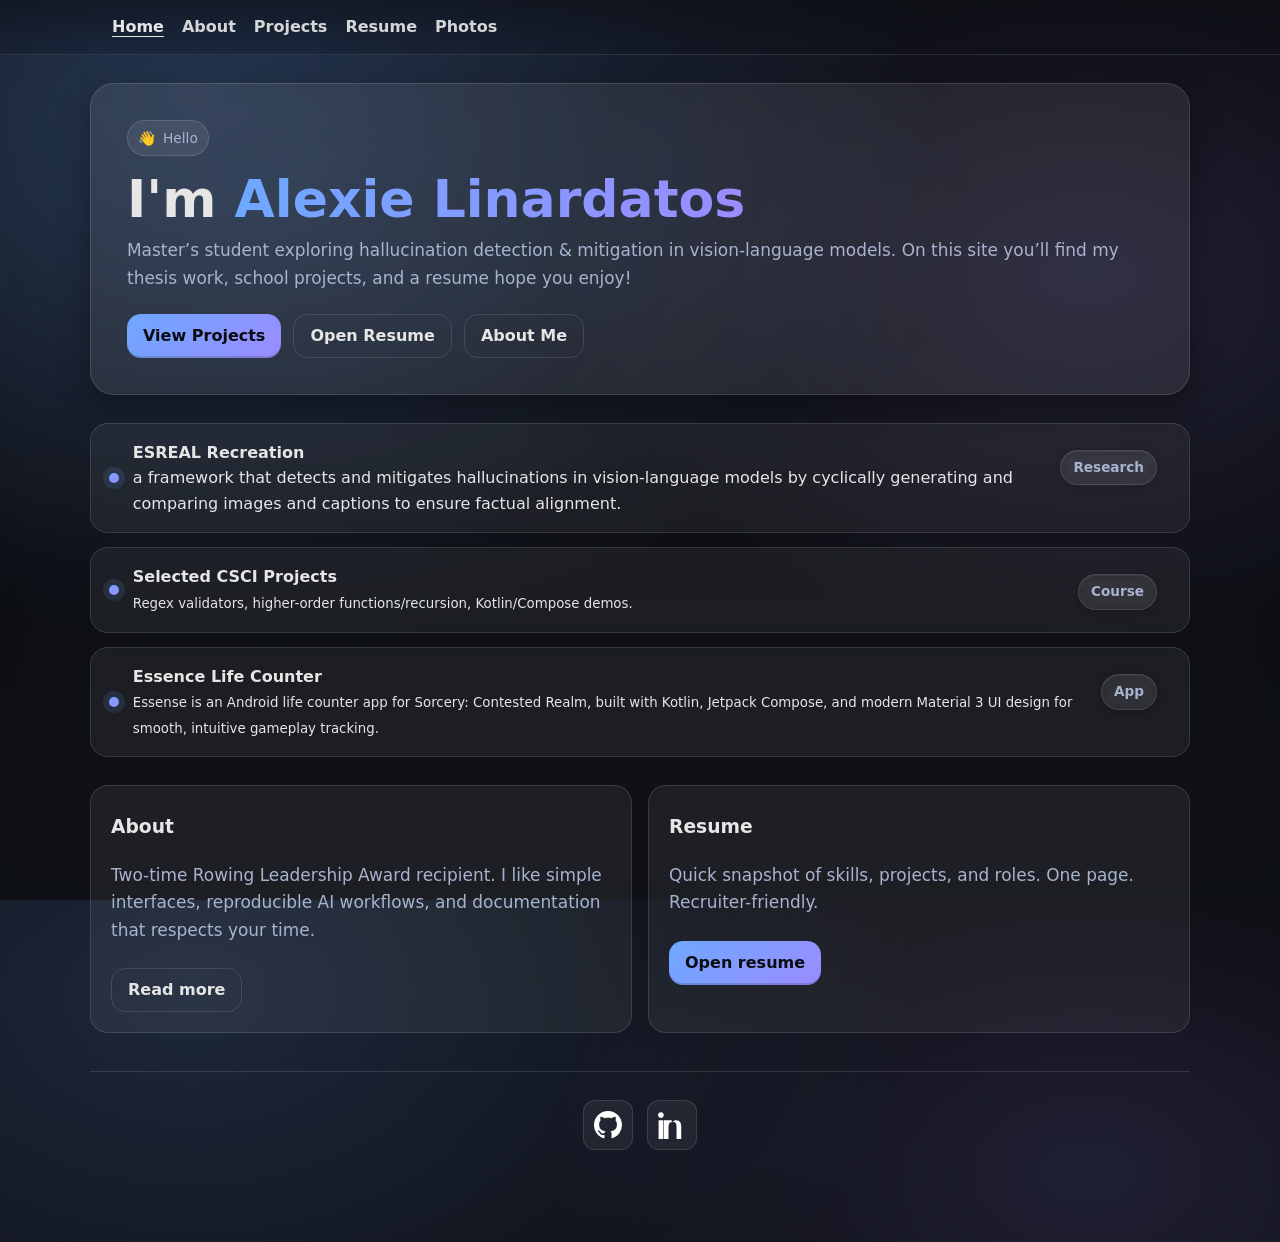
==== commit b7c712b5: "change some wording" ====
--- a/index.html
+++ b/index.html
@@ -7,18 +7,15 @@
   <link rel="stylesheet" href="style.css">
 </head>
 <body>
-  <!-- Background video (kept) -->
   <video class="intro-video" autoplay muted loop playsinline>
     <source src="videos/background1.mp4" type="video/mp4" />
-    Your browser does not support the video tag.
   </video>
   <div class="bg-overlay" aria-hidden="true"></div>
 
   <div class="page-wrapper">
-    <!-- Header (kept exactly) -->
     <nav>
       <div class="nav-links">
-        <a href="index.html">Home</a>
+        <a href="index.html" class="active">Home</a>
         <a href="about.html">About</a>
         <a href="project.html">Projects</a>
         <a href="resume.html">Resume</a>
@@ -27,14 +24,14 @@
     </nav>
 
     <main>
-      <!-- Two-column hero -->
-      <div class="container hero two-col">
+      <!-- FULL-WIDTH hero -->
+      <div class="container hero one-col">
         <div class="hero-card">
-          <span class="hero-eyebrow" aria-label="intro tag"><span>👋</span> Hello</span>
-          <h1>I'm <span class="accent">Alexie Linardatos</span> — building human-centric AI and clean UI.</h1>
+          <span class="hero-eyebrow"><span>👋</span> Hello</span>
+          <h1>I'm <span class="accent">Alexie Linardatos</span></h1>
           <p>
-            Master’s student exploring hallucination detection & mitigation in vision-language models. 
-            On this site you’ll find my thesis work, school projects, and a resume you can skim in 30 seconds.
+            Master’s student exploring hallucination detection & mitigation in vision-language models.
+            On this site you’ll find my thesis work, school projects, and a resume hope you enjoy!
           </p>
           <div class="cta">
             <a class="btn btn-solid" href="project.html">View Projects</a>
@@ -42,39 +39,39 @@
             <a class="btn btn-ghost" href="about.html">About Me</a>
           </div>
         </div>
-        <div class="hero-side">
-          <div class="stat"><span class="dot"></span><div><b>ESREAL</b><br><small class="muted">Cyclic image↔text pipeline to reduce hallucinations</small></div></div>
-          <div class="stat"><span class="dot"></span><div><b>InstructBLIP · SDXL</b><br><small class="muted">Captioning + reconstruction with reward signals</small></div></div>
-          <div class="stat"><span class="dot"></span><div><b>GroundingDINO</b><br><small class="muted">Region alignment checks for factuality</small></div></div>
+
+        <!-- Floating side cards with your highlights -->
+        <div class="hero-side home-stats">
+          <a class="stat" href="project.html#esreal">
+            <span class="dot"></span>
+            <div class="stat-body">
+              <div class="tag">Research</div>
+              <b>ESREAL Recreation</b><br>
+              <small class="muted"></small>a framework that detects and mitigates hallucinations in vision-language models by cyclically generating and comparing images and captions to ensure factual alignment.</small>
+           </div>
+          </a>
+
+          <a class="stat" href="project.html#csci">
+            <span class="dot"></span>
+            <div class="stat-body">
+              <div class="tag">Course</div>
+              <b>Selected CSCI Projects</b><br>
+              <small class="muted">Regex validators, higher-order functions/recursion, Kotlin/Compose demos.</small>
+            </div>
+          </a>
+
+          <a class="stat" href="project.html#sorcery">
+            <span class="dot"></span>
+            <div class="stat-body">
+              <div class="tag">App</div>
+              <b>Essence Life Counter</b><br>
+              <small class="muted">Essense is an Android life counter app for Sorcery: Contested Realm, built with Kotlin, Jetpack Compose, and modern Material 3 UI design for smooth, intuitive gameplay tracking.</small>
+            </div>
+          </a>
         </div>
-      </div>
 
-      <!-- Projects preview -->
-      <section class="container">
-        <div class="section-head">
-          <h2>Highlighted Work</h2>
-          <a class="link" href="project.html">See all →</a>
-        </div>
-        <div class="grid">
-          <article class="card no-thumb">
-            <span class="chip">Research</span>
-            <a href="project.html#esreal"><h3>ESREAL Replication & Extensions</h3></a>
-            <p>End-to-end loop (image→caption→image) with token-level rewards and alignment metrics.</p>
-          </article>
-          <article class="card no-thumb">
-            <span class="chip">Course</span>
-            <a href="project.html#csci"><h3>Selected CSCI Projects</h3></a>
-            <p>From regex validators to higher-order functions, and Kotlin/Compose app demos.</p>
-          </article>
-          <article class="card no-thumb">
-            <span class="chip">App</span>
-            <a href="project.html#sorcery"><h3>Sorcery Life Counter</h3></a>
-            <p>Android app with multi-touch first-player picker and clean Compose UI.</p>
-          </article>
-        </div>
-      </section>
 
-      <!-- About / Resume split -->
+      <!-- About / Resume split (unchanged) -->
       <section class="container split">
         <div class="panel">
           <h3>About</h3>
@@ -88,7 +85,6 @@
         </div>
       </section>
 
-      <!-- Social footer -->
       <footer class="social-footer">
         <a href="https://github.com/AlexieLinardatos" target="_blank" aria-label="GitHub">
           <svg height="28" viewBox="0 0 16 16" fill="white" xmlns="http://www.w3.org/2000/svg" aria-hidden="true">
--- a/style.css
+++ b/style.css
@@ -331,3 +331,27 @@
   margin-top:12px;
   display:flex; gap:10px; flex-wrap:wrap;
 }
+/* --- Floating stat tag = subtle glass pill (like screenshot) --- */
+.stat{ position: relative; overflow: hidden; }
+.stat .stat-body{ position: relative; width:100%; padding-right:84px; } /* room for the tag */
+
+.stat .tag{
+  position:absolute;
+  top:10px; right:14px;
+  padding:6px 12px;
+  font-size:.85rem; font-weight:600;
+  color:var(--muted);
+  background:rgba(255,255,255,.04);        /* translucent glass */
+  border:1px solid var(--stroke);          /* subtle outline */
+  border-radius:9999px;                     /* full pill */
+  backdrop-filter:blur(6px);
+  -webkit-backdrop-filter:blur(6px);
+  box-shadow:
+    inset 0 1px rgba(255,255,255,.06),
+    0 1px 6px rgba(0,0,0,.25);
+}
+
+.stat:hover .tag{
+  background:rgba(255,255,255,.06);
+  border-color:rgba(255,255,255,.22);
+}
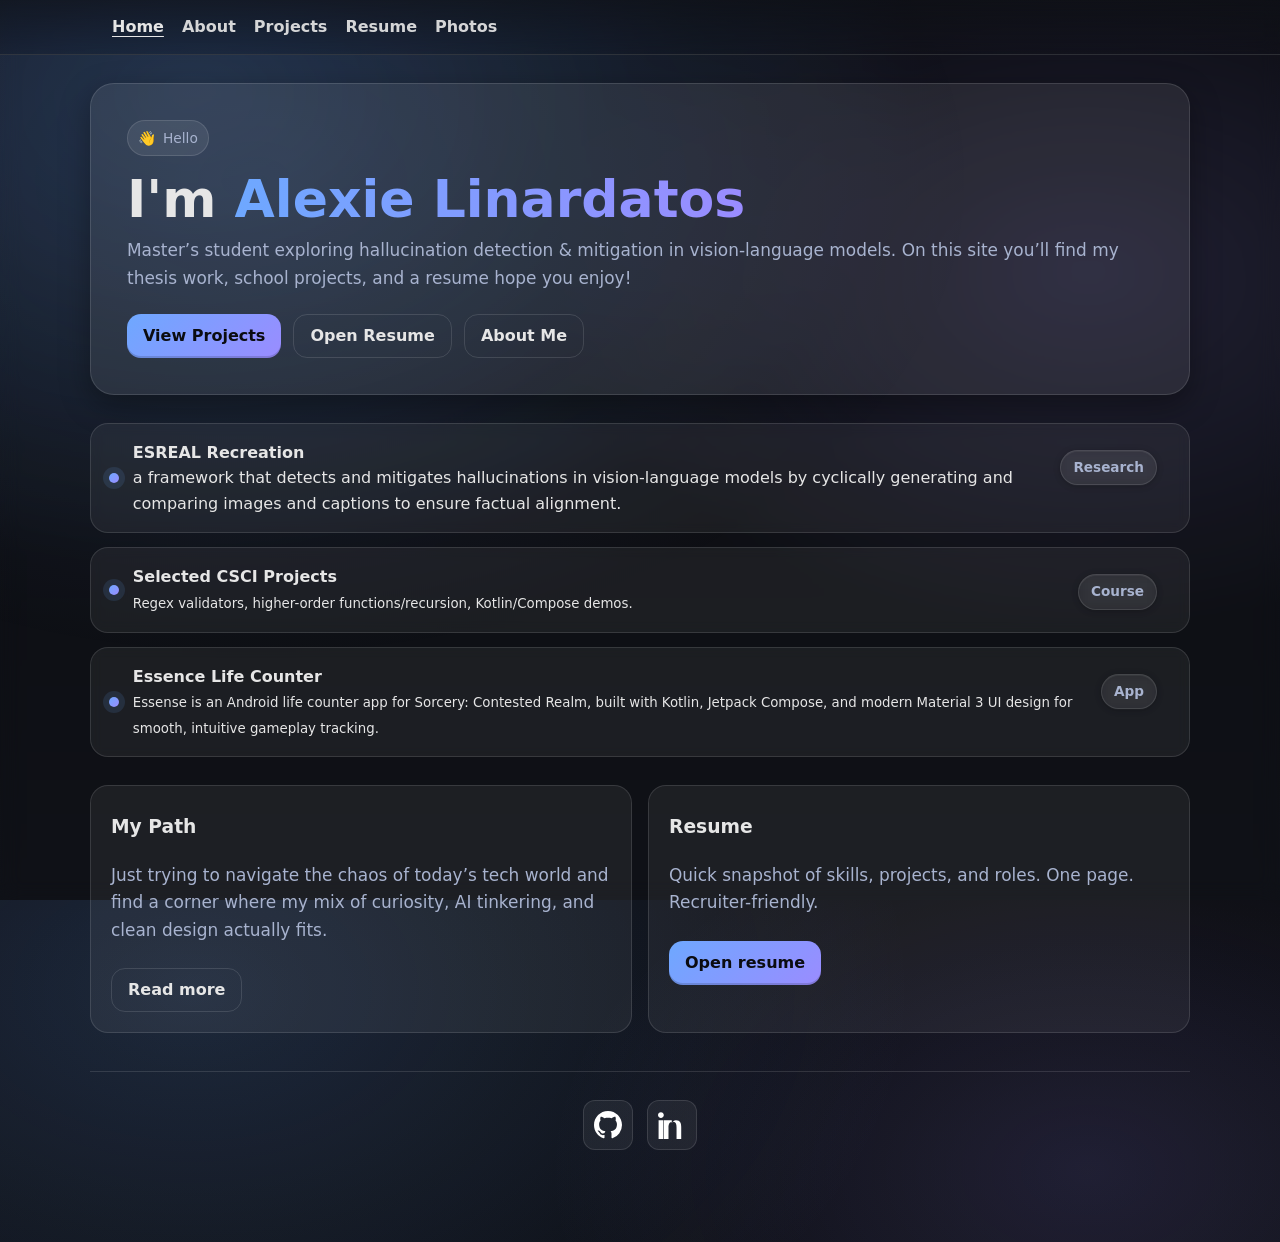
==== commit 53e6b486: "more writing" ====
--- a/index.html
+++ b/index.html
@@ -74,8 +74,8 @@
       <!-- About / Resume split (unchanged) -->
       <section class="container split">
         <div class="panel">
-          <h3>About</h3>
-          <p>Two-time Rowing Leadership Award recipient. I like simple interfaces, reproducible AI workflows, and documentation that respects your time.</p>
+          <h3>My Path</h3>
+          <p>Just trying to navigate the chaos of today’s tech world and find a corner where my mix of curiosity, AI tinkering, and clean design actually fits.</p>
           <a class="btn btn-ghost" href="about.html">Read more</a>
         </div>
         <div class="panel">
--- a/style.css
+++ b/style.css
@@ -355,3 +355,15 @@
   background:rgba(255,255,255,.06);
   border-color:rgba(255,255,255,.22);
 }
+/* --- Two-column awards layout --- */
+.timeline.two-col {
+  display: grid;
+  grid-template-columns: repeat(2, 1fr);
+  gap: 14px 20px;
+}
+
+@media (max-width: 800px) {
+  .timeline.two-col {
+    grid-template-columns: 1fr; /* stack on mobile */
+  }
+}
